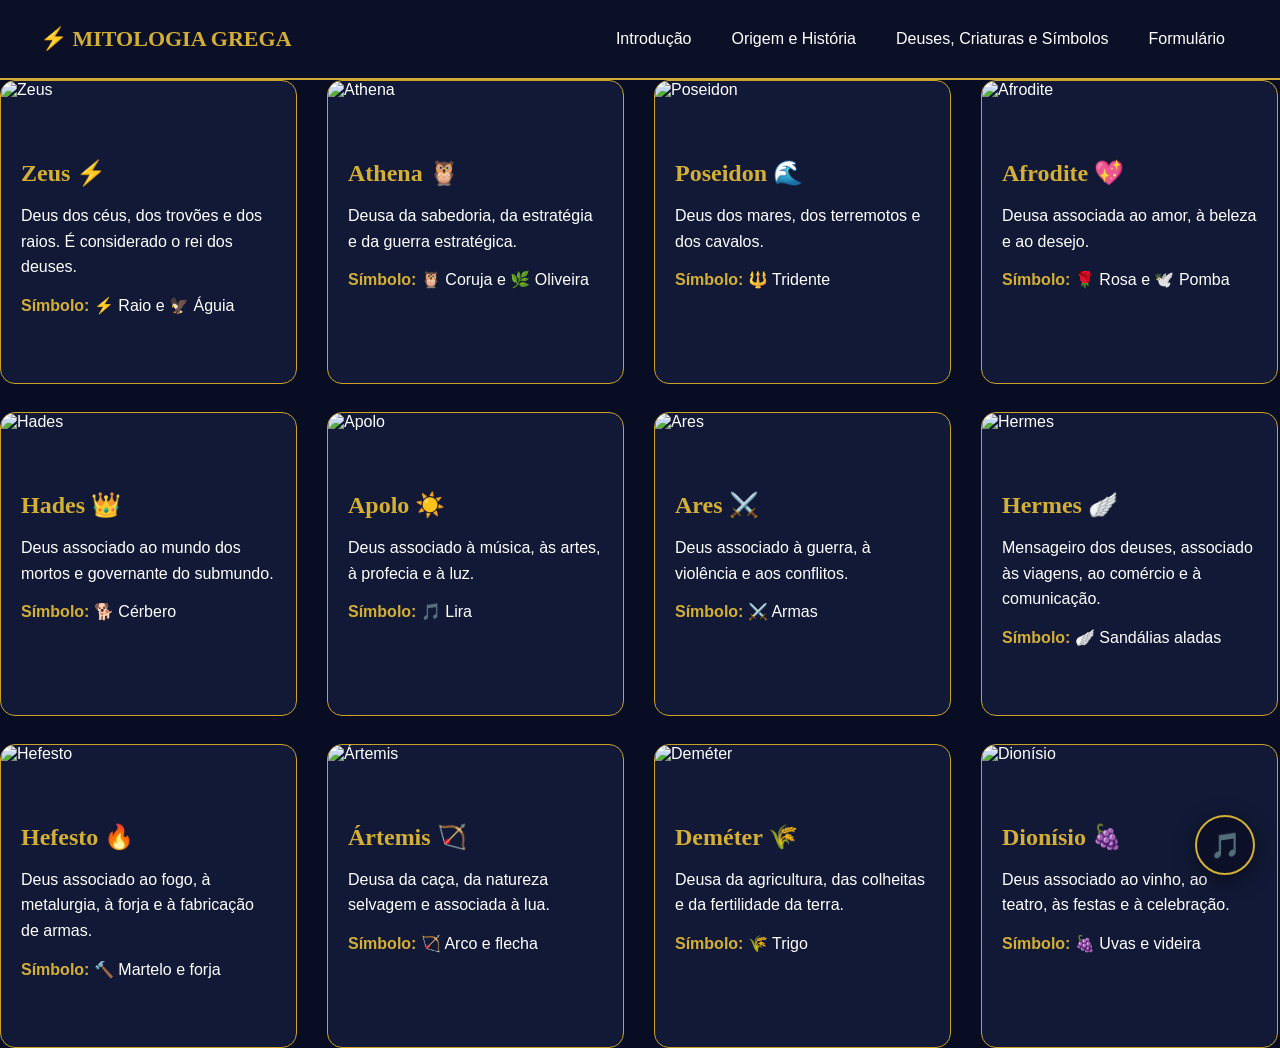
==== Deuses.html @ c36f6891 "dia 04/09" ====
<!DOCTYPE html>
<html lang="pt-br">
<head>
    <meta charset="UTF-8">
    <meta name="viewport" content="width=device-width, initial-scale=1.0">
    <title>Document</title>
<link rel="stylesheet" href="style.css">

<header>
   <nav class="menu">
    <div class="logo">⚡ MITOLOGIA GREGA</div>

    <div class="links">
        <a href="index.html">Introdução</a>
        <a href="origemeetc.html">Origem e História</a>
        <a href="Deuses.html">Deuses, Criaturas e Símbolos</a>
        <a href="formulario.html">Formulário</a>
    </div>
</nav>
</header>

</head>
<body>
  <div class="container">

    <div class="row g-4">

        <!-- ZEUS -->
        <div class="col-md-3">
            <div class="card deus-card">
                <img src="" class="card-img-top" alt="Zeus">

                <div class="card-body">
                    <h5 class="card-title">Zeus ⚡</h5>

                    <p class="card-text">
                        Deus dos céus, dos trovões e dos raios.
                        É considerado o rei dos deuses.
                    </p>

                    <p>
                        <strong>Símbolo:</strong> ⚡ Raio e 🦅 Águia
                    </p>
                </div>
            </div>
        </div>


        <!-- ATENA -->
        <div class="col-md-3">
            <div class="card deus-card">
                <img src="" class="card-img-top" alt="Athena">

                <div class="card-body">
                    <h5 class="card-title">Athena 🦉</h5>

                    <p class="card-text">
                        Deusa da sabedoria, da estratégia e da guerra estratégica.
                    </p>

                    <p>
                        <strong>Símbolo:</strong> 🦉 Coruja e 🌿 Oliveira
                    </p>
                </div>
            </div>
        </div>


        <!-- POSEIDON -->
        <div class="col-md-3">
            <div class="card deus-card">
                <img src="" class="card-img-top" alt="Poseidon">

                <div class="card-body">
                    <h5 class="card-title">Poseidon 🌊</h5>

                    <p class="card-text">
                        Deus dos mares, dos terremotos e dos cavalos.
                    </p>

                    <p>
                        <strong>Símbolo:</strong> 🔱 Tridente
                    </p>
                </div>
            </div>
        </div>


        <!-- AFRODITE -->
        <div class="col-md-3">
            <div class="card deus-card">
                <img src="" class="card-img-top" alt="Afrodite">

                <div class="card-body">
                    <h5 class="card-title">Afrodite 💖</h5>

                    <p class="card-text">
                        Deusa associada ao amor, à beleza e ao desejo.
                    </p>

                    <p>
                        <strong>Símbolo:</strong> 🌹 Rosa e 🕊️ Pomba
                    </p>
                </div>
            </div>
        </div>


        <!-- HADES -->
        <div class="col-md-3">
            <div class="card deus-card">
                <img src="" class="card-img-top" alt="Hades">

                <div class="card-body">
                    <h5 class="card-title">Hades 👑</h5>

                    <p class="card-text">
                        Deus associado ao mundo dos mortos e governante do submundo.
                    </p>

                    <p>
                        <strong>Símbolo:</strong> 🐕 Cérbero
                    </p>
                </div>
            </div>
        </div>


        <!-- APOLO -->
        <div class="col-md-3">
            <div class="card deus-card">
                <img src="" class="card-img-top" alt="Apolo">

                <div class="card-body">
                    <h5 class="card-title">Apolo ☀️</h5>

                    <p class="card-text">
                        Deus associado à música, às artes, à profecia e à luz.
                    </p>

                    <p>
                        <strong>Símbolo:</strong> 🎵 Lira
                    </p>
                </div>
            </div>
        </div>


        <!-- ARES -->
        <div class="col-md-3">
            <div class="card deus-card">
                <img src="" class="card-img-top" alt="Ares">

                <div class="card-body">
                    <h5 class="card-title">Ares ⚔️</h5>

                    <p class="card-text">
                        Deus associado à guerra, à violência e aos conflitos.
                    </p>

                    <p>
                        <strong>Símbolo:</strong> ⚔️ Armas
                    </p>
                </div>
            </div>
        </div>


        <!-- HERMES -->
        <div class="col-md-3">
            <div class="card deus-card">
                <img src="" class="card-img-top" alt="Hermes">

                <div class="card-body">
                    <h5 class="card-title">Hermes 🪽</h5>

                    <p class="card-text">
                        Mensageiro dos deuses, associado às viagens,
                        ao comércio e à comunicação.
                    </p>

                    <p>
                        <strong>Símbolo:</strong> 🪽 Sandálias aladas
                    </p>
                </div>
            </div>
        </div>


        <!-- HEFESTO -->
        <div class="col-md-3">
            <div class="card deus-card">
                <img src="" class="card-img-top" alt="Hefesto">

                <div class="card-body">
                    <h5 class="card-title">Hefesto 🔥</h5>

                    <p class="card-text">
                        Deus associado ao fogo, à metalurgia, à forja
                        e à fabricação de armas.
                    </p>

                    <p>
                        <strong>Símbolo:</strong> 🔨 Martelo e forja
                    </p>
                </div>
            </div>
        </div>


        <!-- ÁRTEMIS -->
        <div class="col-md-3">
            <div class="card deus-card">
                <img src="" class="card-img-top" alt="Ártemis">

                <div class="card-body">
                    <h5 class="card-title">Ártemis 🏹</h5>

                    <p class="card-text">
                        Deusa da caça, da natureza selvagem e associada à lua.
                    </p>

                    <p>
                        <strong>Símbolo:</strong> 🏹 Arco e flecha
                    </p>
                </div>
            </div>
        </div>


        <!-- DEMÉTER -->
        <div class="col-md-3">
            <div class="card deus-card">
                <img src="" class="card-img-top" alt="Deméter">

                <div class="card-body">
                    <h5 class="card-title">Deméter 🌾</h5>

                    <p class="card-text">
                        Deusa da agricultura, das colheitas e da fertilidade da terra.
                    </p>

                    <p>
                        <strong>Símbolo:</strong> 🌾 Trigo
                    </p>
                </div>
            </div>
        </div>


        <!-- DIONÍSIO -->
        <div class="col-md-3">
            <div class="card deus-card">
                <img src="" class="card-img-top" alt="Dionísio">

                <div class="card-body">
                    <h5 class="card-title">Dionísio 🍇</h5>

                    <p class="card-text">
                        Deus associado ao vinho, ao teatro, às festas
                        e à celebração.
                    </p>

                    <p>
                        <strong>Símbolo:</strong> 🍇 Uvas e videira
                    </p>
                </div>
            </div>
        </div>

    </div>

</div>


<audio id="musica" loop>
    <source src="God Games _ EPIC_ The Musical Animatic [dA8R3XNdXjQ].mp3" type="audio/mpeg">
</audio>

<button id="botaoMusica" onclick="tocarMusica()">
    🎵
</button>

<script>
function tocarMusica() {
    const musica = document.getElementById("musica");
    const botao = document.getElementById("botaoMusica");

    if (musica.paused) {
        musica.play();
        botao.innerHTML = "🔊";
    } else {
        musica.pause();
        botao.innerHTML = "🎵";
    }
}
</script>


<script src="https://cdn.jsdelivr.net/npm/@popperjs/core@2.11.8/dist/umd/popper.min.js" integrity="sha384-I7E8VVD/ismYTF4hNIPjVp/Zjvgyol6VFvRkX/vR+Vc4jQkC+hVqc2pM8ODewa9r" crossorigin="anonymous"></script>
<script src="https://cdn.jsdelivr.net/npm/bootstrap@5.3.8/dist/js/bootstrap.min.js" integrity="sha384-G/EV+4j2dNv+tEPo3++6LCgdCROaejBqfUeNjuKAiuXbjrxilcCdDz6ZAVfHWe1Y" crossorigin="anonymous"></script>
</body>
</html>
---- style.css ----
/* CONFIGURAÇÃO GERAL */
body {
    margin: 0;
    background: #080d24;
    color: #f5f5f5;
    font-family: Arial, sans-serif;
}

/* TODAS AS SECTIONS */
.caixa {
    width: 80%;
    max-width: 1000px;
    margin: 40px auto;
    padding: 35px;
    
    background: linear-gradient(145deg, #111936, #0c122b);
    
    border: 1px solid #c9a227;
    border-radius: 18px;
    
    box-shadow: 0 8px 30px rgba(0, 0, 0, 0.5);
    
    transition: 0.4s ease;
}

/* EFEITO AO PASSAR O MOUSE */
.caixa:hover {
    transform: translateY(-6px);
    border-color: #f0c75e;
    box-shadow: 0 12px 35px rgba(201, 162, 39, 0.25);
}

/* TÍTULOS */
.caixa h2 {
    color: #d4af37;
    font-family: "Cinzel", serif;
    font-size: 28px;
    text-align: center;
    margin-bottom: 25px;
    
    text-shadow: 0 0 10px rgba(212, 175, 55, 0.3);
}

/* TEXTOS */
.caixa p {
    color: #e8e8e8;
    font-size: 17px;
    line-height: 1.8;
    text-align: justify;
}

/* LISTA DOS DEUSES */
.caixa ul {
    padding-left: 25px;
}

.caixa li {
    margin: 14px 0;
    line-height: 1.6;
    transition: 0.3s;
}

/* EFEITO NOS DEUSES */
.caixa li:hover {
    color: #d4af37;
    transform: translateX(8px);
}

/* DEIXA O TEXTO SELECIONADO BONITO */
::selection {
    background: #d4af37;
    color: #080d24;
}

.menu {
    background-color: #0b1026;
    padding: 20px 40px;
    display: flex;
    justify-content: space-between;
    align-items: center;
    border-bottom: 2px solid #d4af37;
}

.logo {
    color: #d4af37;
    font-family: "Cinzel", serif;
    font-size: 22px;
    font-weight: bold;
}

.links {
    display: flex;
    gap: 10px;
}

.links a {
    color: white;
    text-decoration: none;
    font-family: Arial, sans-serif;
    padding: 10px 15px;
    position: relative;
    transition: 0.3s;
}

/* Quando passa o mouse */
.links a:hover {
    color: #d4af37;
    transform: translateY(-3px);
}

/* Linha dourada animada */
.links a::after {
    content: "";
    position: absolute;
    width: 0;
    height: 2px;
    background-color: #d4af37;
    left: 50%;
    bottom: 3px;
    transition: 0.3s;
}

.links a:hover::after {
    width: 100%;
    left: 0;
}

.deus-card {
    background-color: #111936;
    color: white;
    border: 1px solid #c9a227;
    border-radius: 15px;
    overflow: hidden;
    height: 100%;
    transition: 0.4s ease;
}

.deus-card:hover {
    transform: translateY(-15px);
    box-shadow: 0 15px 30px rgba(212, 175, 55, 0.3);
    border-color: #f0c75e;
}

.deus-card .card-img-top {
    height: 280px;
    object-fit: cover;
    transition: 0.4s ease;
}

.deus-card:hover .card-img-top {
    transform: scale(1.06);
}

.deus-card .card-body {
    padding: 20px;
}

.deus-card .card-title {
    color: #d4af37;
    font-family: "Cinzel", serif;
    font-size: 24px;
    margin-bottom: 15px;
}

.deus-card .card-text {
    line-height: 1.6;
}

.deus-card strong {
    color: #d4af37;
}
.deus-card {
    margin-bottom: 30px;
}
 .row {
    display: flex !important;
    flex-wrap: wrap !important;
    gap: 30px !important;
}

.col-md-3 {
    width: calc(25% - 23px) !important;
    box-sizing: border-box;
}

#botaoMusica {
    position: fixed;
    bottom: 25px;
    right: 25px;

    width: 60px;
    height: 60px;

    border-radius: 50%;
    border: 2px solid #d4af37;

    background-color: #0b1026;
    color: #d4af37;

    font-size: 25px;

    cursor: pointer;

    box-shadow: 0 5px 20px rgba(0, 0, 0, 0.5);

    transition: 0.3s;
    
    z-index: 1000;
}
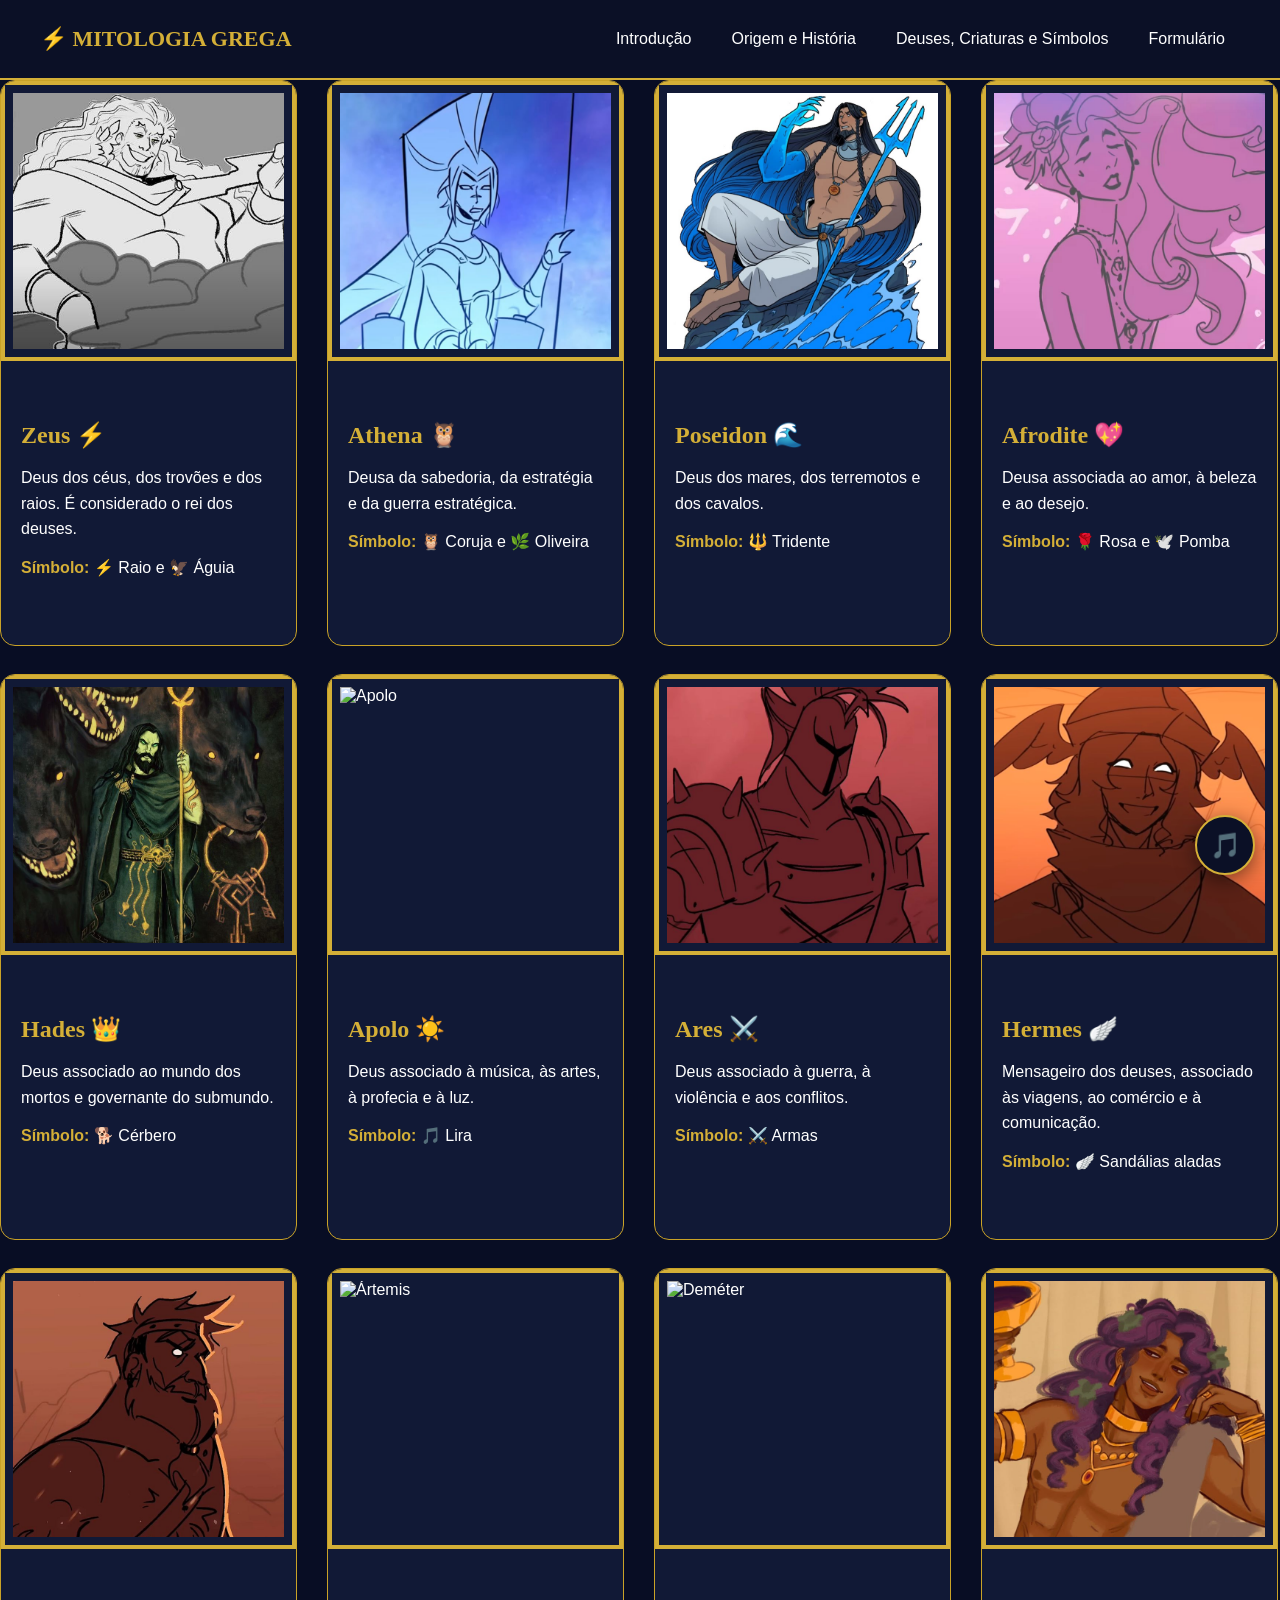
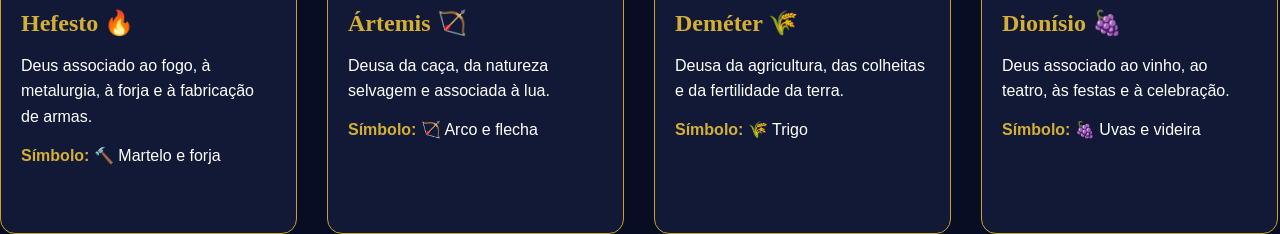
==== commit 4273855b: "QUASE TERMINEI" ====
--- a/Deuses.html
+++ b/Deuses.html
@@ -28,7 +28,7 @@
         <!-- ZEUS -->
         <div class="col-md-3">
             <div class="card deus-card">
-                <img src="" class="card-img-top" alt="Zeus">
+                <img src="imagens/ZEUS.jpeg" class="card-img-top" alt="Zeus">
 
                 <div class="card-body">
                     <h5 class="card-title">Zeus ⚡</h5>
@@ -49,7 +49,7 @@
         <!-- ATENA -->
         <div class="col-md-3">
             <div class="card deus-card">
-                <img src="" class="card-img-top" alt="Athena">
+                <img src="imagens/ATHENA.jpeg" class="card-img-top" alt="Athena">
 
                 <div class="card-body">
                     <h5 class="card-title">Athena 🦉</h5>
@@ -69,7 +69,7 @@
         <!-- POSEIDON -->
         <div class="col-md-3">
             <div class="card deus-card">
-                <img src="" class="card-img-top" alt="Poseidon">
+                <img src="imagens/POSEIDON.jpeg" class="card-img-top" alt="Poseidon">
 
                 <div class="card-body">
                     <h5 class="card-title">Poseidon 🌊</h5>
@@ -89,7 +89,7 @@
         <!-- AFRODITE -->
         <div class="col-md-3">
             <div class="card deus-card">
-                <img src="" class="card-img-top" alt="Afrodite">
+                <img src="imagens/AFRODITE.jpeg" class="card-img-top" alt="Afrodite">
 
                 <div class="card-body">
                     <h5 class="card-title">Afrodite 💖</h5>
@@ -109,7 +109,7 @@
         <!-- HADES -->
         <div class="col-md-3">
             <div class="card deus-card">
-                <img src="" class="card-img-top" alt="Hades">
+                <img src="imagens/HADES.jpeg" class="card-img-top" alt="Hades">
 
                 <div class="card-body">
                     <h5 class="card-title">Hades 👑</h5>
@@ -129,7 +129,7 @@
         <!-- APOLO -->
         <div class="col-md-3">
             <div class="card deus-card">
-                <img src="" class="card-img-top" alt="Apolo">
+                <img src="imagens/APOlLO.jpeg" class="card-img-top" alt="Apolo">
 
                 <div class="card-body">
                     <h5 class="card-title">Apolo ☀️</h5>
@@ -149,7 +149,7 @@
         <!-- ARES -->
         <div class="col-md-3">
             <div class="card deus-card">
-                <img src="" class="card-img-top" alt="Ares">
+                <img src="imagens/ARES.jpeg" class="card-img-top" alt="Ares">
 
                 <div class="card-body">
                     <h5 class="card-title">Ares ⚔️</h5>
@@ -169,7 +169,7 @@
         <!-- HERMES -->
         <div class="col-md-3">
             <div class="card deus-card">
-                <img src="" class="card-img-top" alt="Hermes">
+                <img src="imagens/HERMES.jpeg" class="card-img-top" alt="Hermes">
 
                 <div class="card-body">
                     <h5 class="card-title">Hermes 🪽</h5>
@@ -190,7 +190,7 @@
         <!-- HEFESTO -->
         <div class="col-md-3">
             <div class="card deus-card">
-                <img src="" class="card-img-top" alt="Hefesto">
+                <img src="imagens/HEFERTOS.jpeg" class="card-img-top" alt="Hefesto">
 
                 <div class="card-body">
                     <h5 class="card-title">Hefesto 🔥</h5>
@@ -211,7 +211,7 @@
         <!-- ÁRTEMIS -->
         <div class="col-md-3">
             <div class="card deus-card">
-                <img src="" class="card-img-top" alt="Ártemis">
+                <img src="imagens/ARTEMIS.jpeg" class="card-img-top" alt="Ártemis">
 
                 <div class="card-body">
                     <h5 class="card-title">Ártemis 🏹</h5>
@@ -231,7 +231,7 @@
         <!-- DEMÉTER -->
         <div class="col-md-3">
             <div class="card deus-card">
-                <img src="" class="card-img-top" alt="Deméter">
+                <img src="imagens/DEMETER.jpeg" class="card-img-top" alt="Deméter">
 
                 <div class="card-body">
                     <h5 class="card-title">Deméter 🌾</h5>
@@ -251,7 +251,7 @@
         <!-- DIONÍSIO -->
         <div class="col-md-3">
             <div class="card deus-card">
-                <img src="" class="card-img-top" alt="Dionísio">
+                <img src="imagens/DIONISIO.jpeg" class="card-img-top" alt="Dionísio">
 
                 <div class="card-body">
                     <h5 class="card-title">Dionísio 🍇</h5>
@@ -274,7 +274,7 @@
 
 
 <audio id="musica" loop>
-    <source src="God Games _ EPIC_ The Musical Animatic [dA8R3XNdXjQ].mp3" type="audio/mpeg">
+    <source src="musica/GODGAMES.mp3" type="audio/mpeg">
 </audio>
 
 <button id="botaoMusica" onclick="tocarMusica()">
--- a/style.css
+++ b/style.css
@@ -131,10 +131,20 @@
     border: 1px solid #c9a227;
     border-radius: 15px;
     overflow: hidden;
-    height: 100%;
+   height: 100%;
     transition: 0.4s ease;
 }
 
+.deus-card .card-img-top {
+    width: 100%;
+    height: 300px;
+    object-fit: contain;
+    display: block;
+    background-color: #111936;
+    padding: 8px;
+    border: 4px solid #d4af37;
+    box-sizing: border-box;
+}
 .deus-card:hover {
     transform: translateY(-15px);
     box-shadow: 0 15px 30px rgba(212, 175, 55, 0.3);
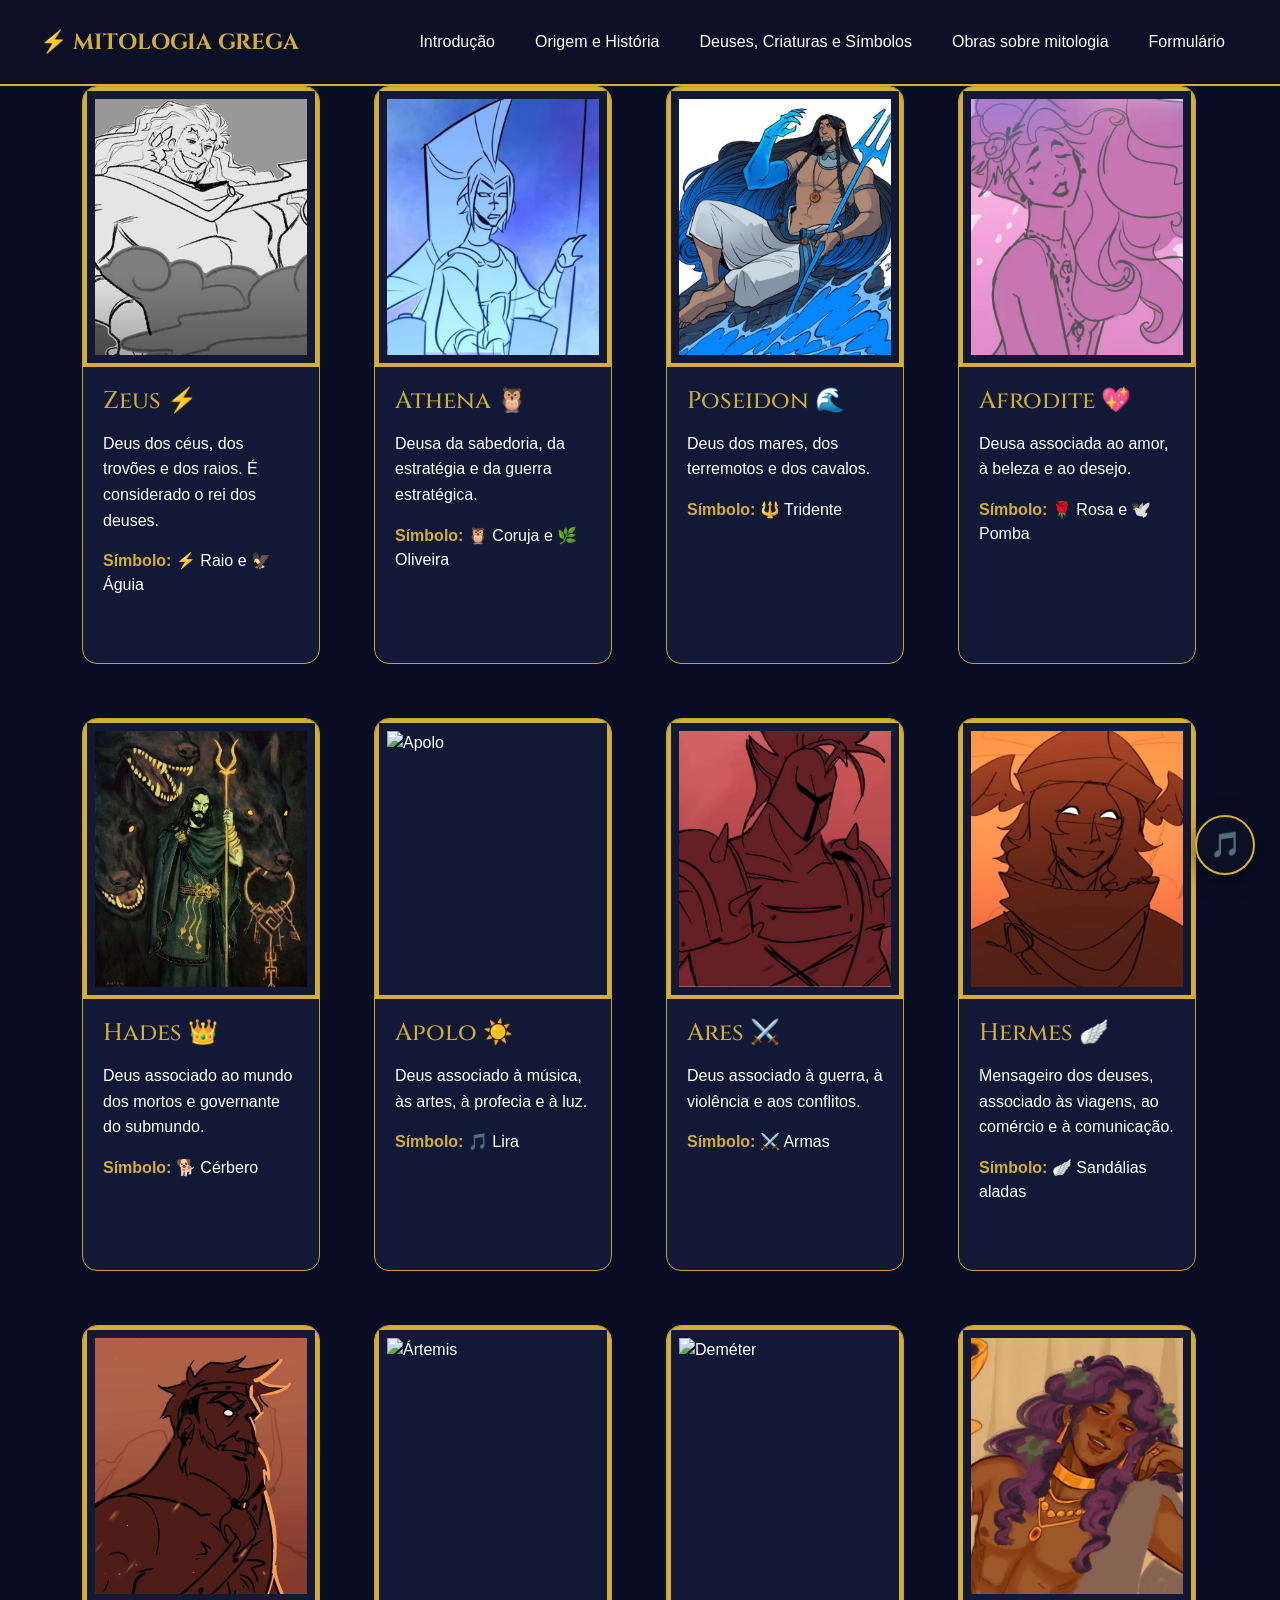
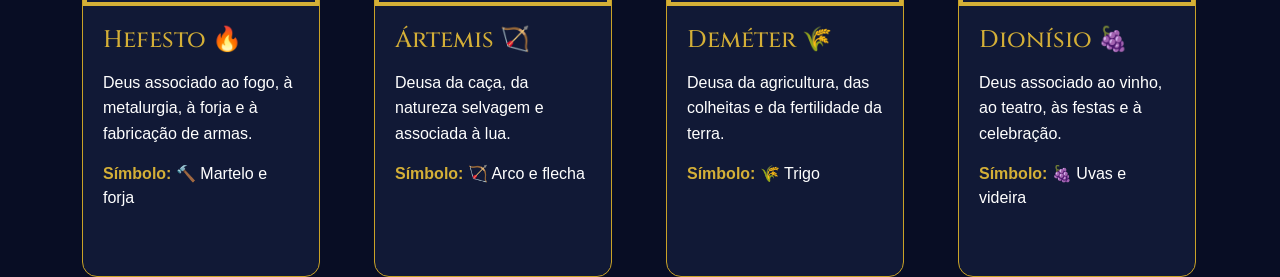
==== commit 26dfeab1: "terminei carai" ====
--- a/Deuses.html
+++ b/Deuses.html
@@ -1,303 +1,310 @@
 <!DOCTYPE html>
 <html lang="pt-br">
+
 <head>
     <meta charset="UTF-8">
     <meta name="viewport" content="width=device-width, initial-scale=1.0">
-    <title>Document</title>
-<link rel="stylesheet" href="style.css">
-
-<header>
-   <nav class="menu">
-    <div class="logo">⚡ MITOLOGIA GREGA</div>
-
-    <div class="links">
-        <a href="index.html">Introdução</a>
-        <a href="origemeetc.html">Origem e História</a>
-        <a href="Deuses.html">Deuses, Criaturas e Símbolos</a>
-        <a href="formulario.html">Formulário</a>
-    </div>
-</nav>
-</header>
-
+
+    <title>Deuses - Mitologia Grega</title>
+
+   
+    <link href="https://cdn.jsdelivr.net/npm/bootstrap@5.3.8/dist/css/bootstrap.min.css"
+        rel="stylesheet">
+
+    
+    <link rel="preconnect" href="https://fonts.googleapis.com">
+    <link rel="preconnect" href="https://fonts.gstatic.com" crossorigin>
+    <link href="https://fonts.googleapis.com/css2?family=Cinzel:wght@400;600;700&display=swap"
+        rel="stylesheet">
+
+   
+    <link rel="stylesheet" href="style.css">
 </head>
+
 <body>
-  <div class="container">
-
-    <div class="row g-4">
-
-        <!-- ZEUS -->
-        <div class="col-md-3">
-            <div class="card deus-card">
-                <img src="imagens/ZEUS.jpeg" class="card-img-top" alt="Zeus">
-
-                <div class="card-body">
-                    <h5 class="card-title">Zeus ⚡</h5>
-
-                    <p class="card-text">
-                        Deus dos céus, dos trovões e dos raios.
-                        É considerado o rei dos deuses.
-                    </p>
-
-                    <p>
-                        <strong>Símbolo:</strong> ⚡ Raio e 🦅 Águia
-                    </p>
-                </div>
+
+ <header>
+        <nav class="menu">
+            <div class="logo">⚡ MITOLOGIA GREGA</div>
+
+            <div class="links">
+                <a href="index.html">Introdução</a>
+                <a href="origemeetc.html">Origem e História</a>
+                <a href="Deuses.html">Deuses, Criaturas e Símbolos</a>
+                <a href="OBRAS.html">Obras sobre mitologia</a>
+                <a href="formulario.html">Formulário</a>
+            
             </div>
-        </div>
-
-
-        <!-- ATENA -->
-        <div class="col-md-3">
-            <div class="card deus-card">
-                <img src="imagens/ATHENA.jpeg" class="card-img-top" alt="Athena">
-
-                <div class="card-body">
-                    <h5 class="card-title">Athena 🦉</h5>
-
-                    <p class="card-text">
-                        Deusa da sabedoria, da estratégia e da guerra estratégica.
-                    </p>
-
-                    <p>
-                        <strong>Símbolo:</strong> 🦉 Coruja e 🌿 Oliveira
-                    </p>
-                </div>
+        </nav>
+    </header>
+
+
+    <main>
+
+        <div class="container">
+
+            <div class="row g-4">
+
+               
+                <div class="col-md-3">
+                    <div class="card deus-card">
+                        <img src="imagens/ZEUS.jpeg" class="card-img-top" alt="Zeus">
+
+                        <div class="card-body">
+                            <h5 class="card-title">Zeus ⚡</h5>
+
+                            <p class="card-text">
+                                Deus dos céus, dos trovões e dos raios.
+                                É considerado o rei dos deuses.
+                            </p>
+
+                            <p>
+                                <strong>Símbolo:</strong> ⚡ Raio e 🦅 Águia
+                            </p>
+                        </div>
+                    </div>
+                </div>
+
+            
+                <div class="col-md-3">
+                    <div class="card deus-card">
+                        <img src="imagens/ATHENA.jpeg" class="card-img-top" alt="Atena">
+
+                        <div class="card-body">
+                            <h5 class="card-title">Athena 🦉</h5>
+
+                            <p class="card-text">
+                                Deusa da sabedoria, da estratégia e da guerra estratégica.
+                            </p>
+
+                            <p>
+                                <strong>Símbolo:</strong> 🦉 Coruja e 🌿 Oliveira
+                            </p>
+                        </div>
+                    </div>
+                </div>
+
+                
+                <div class="col-md-3">
+                    <div class="card deus-card">
+                        <img src="imagens/POSEIDON.jpeg" class="card-img-top" alt="Poseidon">
+
+                        <div class="card-body">
+                            <h5 class="card-title">Poseidon 🌊</h5>
+
+                            <p class="card-text">
+                                Deus dos mares, dos terremotos e dos cavalos.
+                            </p>
+
+                            <p>
+                                <strong>Símbolo:</strong> 🔱 Tridente
+                            </p>
+                        </div>
+                    </div>
+                </div>
+
+                
+                <div class="col-md-3">
+                    <div class="card deus-card">
+                        <img src="imagens/AFRODITE.jpeg" class="card-img-top" alt="Afrodite">
+
+                        <div class="card-body">
+                            <h5 class="card-title">Afrodite 💖</h5>
+
+                            <p class="card-text">
+                                Deusa associada ao amor, à beleza e ao desejo.
+                            </p>
+
+                            <p>
+                                <strong>Símbolo:</strong> 🌹 Rosa e 🕊️ Pomba
+                            </p>
+                        </div>
+                    </div>
+                </div>
+
+                
+                <div class="col-md-3">
+                    <div class="card deus-card">
+                        <img src="imagens/HADES.jpeg" class="card-img-top" alt="Hades">
+
+                        <div class="card-body">
+                            <h5 class="card-title">Hades 👑</h5>
+
+                            <p class="card-text">
+                                Deus associado ao mundo dos mortos e governante do submundo.
+                            </p>
+
+                            <p>
+                                <strong>Símbolo:</strong> 🐕 Cérbero
+                            </p>
+                        </div>
+                    </div>
+                </div>
+
+                
+                <div class="col-md-3">
+                    <div class="card deus-card">
+                        <img src="imagens/APOlLO.jpeg" class="card-img-top" alt="Apolo">
+
+                        <div class="card-body">
+                            <h5 class="card-title">Apolo ☀️</h5>
+
+                            <p class="card-text">
+                                Deus associado à música, às artes, à profecia e à luz.
+                            </p>
+
+                            <p>
+                                <strong>Símbolo:</strong> 🎵 Lira
+                            </p>
+                        </div>
+                    </div>
+                </div>
+
+               
+                <div class="col-md-3">
+                    <div class="card deus-card">
+                        <img src="imagens/ARES.jpeg" class="card-img-top" alt="Ares">
+
+                        <div class="card-body">
+                            <h5 class="card-title">Ares ⚔️</h5>
+
+                            <p class="card-text">
+                                Deus associado à guerra, à violência e aos conflitos.
+                            </p>
+
+                            <p>
+                                <strong>Símbolo:</strong> ⚔️ Armas
+                            </p>
+                        </div>
+                    </div>
+                </div>
+
+              
+                <div class="col-md-3">
+                    <div class="card deus-card">
+                        <img src="imagens/HERMES.jpeg" class="card-img-top" alt="Hermes">
+
+                        <div class="card-body">
+                            <h5 class="card-title">Hermes 🪽</h5>
+
+                            <p class="card-text">
+                                Mensageiro dos deuses, associado às viagens,
+                                ao comércio e à comunicação.
+                            </p>
+
+                            <p>
+                                <strong>Símbolo:</strong> 🪽 Sandálias aladas
+                            </p>
+                        </div>
+                    </div>
+                </div>
+
+               
+                <div class="col-md-3">
+                    <div class="card deus-card">
+                        <img src="imagens/HEFERTOS.jpeg" class="card-img-top" alt="Hefesto">
+
+                        <div class="card-body">
+                            <h5 class="card-title">Hefesto 🔥</h5>
+
+                            <p class="card-text">
+                                Deus associado ao fogo, à metalurgia, à forja
+                                e à fabricação de armas.
+                            </p>
+
+                            <p>
+                                <strong>Símbolo:</strong> 🔨 Martelo e forja
+                            </p>
+                        </div>
+                    </div>
+                </div>
+
+                <div class="col-md-3">
+                    <div class="card deus-card">
+                        <img src="imagens/ARTEMIS.jpeg" class="card-img-top" alt="Ártemis">
+
+                        <div class="card-body">
+                            <h5 class="card-title">Ártemis 🏹</h5>
+
+                            <p class="card-text">
+                                Deusa da caça, da natureza selvagem e associada à lua.
+                            </p>
+
+                            <p>
+                                <strong>Símbolo:</strong> 🏹 Arco e flecha
+                            </p>
+                        </div>
+                    </div>
+                </div>
+
+                
+                <div class="col-md-3">
+                    <div class="card deus-card">
+                        <img src="imagens/DEMETER.jpeg" class="card-img-top" alt="Deméter">
+
+                        <div class="card-body">
+                            <h5 class="card-title">Deméter 🌾</h5>
+
+                            <p class="card-text">
+                                Deusa da agricultura, das colheitas e da fertilidade da terra.
+                            </p>
+
+                            <p>
+                                <strong>Símbolo:</strong> 🌾 Trigo
+                            </p>
+                        </div>
+                    </div>
+                </div>
+
+                
+                <div class="col-md-3">
+                    <div class="card deus-card">
+                        <img src="imagens/DIONISIO.jpeg" class="card-img-top" alt="Dionísio">
+
+                        <div class="card-body">
+                            <h5 class="card-title">Dionísio 🍇</h5>
+
+                            <p class="card-text">
+                                Deus associado ao vinho, ao teatro, às festas
+                                e à celebração.
+                            </p>
+
+                            <p>
+                                <strong>Símbolo:</strong> 🍇 Uvas e videira
+                            </p>
+                        </div>
+                    </div>
+                </div>
+
             </div>
-        </div>
-
-
-        <!-- POSEIDON -->
-        <div class="col-md-3">
-            <div class="card deus-card">
-                <img src="imagens/POSEIDON.jpeg" class="card-img-top" alt="Poseidon">
-
-                <div class="card-body">
-                    <h5 class="card-title">Poseidon 🌊</h5>
-
-                    <p class="card-text">
-                        Deus dos mares, dos terremotos e dos cavalos.
-                    </p>
-
-                    <p>
-                        <strong>Símbolo:</strong> 🔱 Tridente
-                    </p>
-                </div>
-            </div>
-        </div>
-
-
-        <!-- AFRODITE -->
-        <div class="col-md-3">
-            <div class="card deus-card">
-                <img src="imagens/AFRODITE.jpeg" class="card-img-top" alt="Afrodite">
-
-                <div class="card-body">
-                    <h5 class="card-title">Afrodite 💖</h5>
-
-                    <p class="card-text">
-                        Deusa associada ao amor, à beleza e ao desejo.
-                    </p>
-
-                    <p>
-                        <strong>Símbolo:</strong> 🌹 Rosa e 🕊️ Pomba
-                    </p>
-                </div>
-            </div>
-        </div>
-
-
-        <!-- HADES -->
-        <div class="col-md-3">
-            <div class="card deus-card">
-                <img src="imagens/HADES.jpeg" class="card-img-top" alt="Hades">
-
-                <div class="card-body">
-                    <h5 class="card-title">Hades 👑</h5>
-
-                    <p class="card-text">
-                        Deus associado ao mundo dos mortos e governante do submundo.
-                    </p>
-
-                    <p>
-                        <strong>Símbolo:</strong> 🐕 Cérbero
-                    </p>
-                </div>
-            </div>
-        </div>
-
-
-        <!-- APOLO -->
-        <div class="col-md-3">
-            <div class="card deus-card">
-                <img src="imagens/APOlLO.jpeg" class="card-img-top" alt="Apolo">
-
-                <div class="card-body">
-                    <h5 class="card-title">Apolo ☀️</h5>
-
-                    <p class="card-text">
-                        Deus associado à música, às artes, à profecia e à luz.
-                    </p>
-
-                    <p>
-                        <strong>Símbolo:</strong> 🎵 Lira
-                    </p>
-                </div>
-            </div>
-        </div>
-
-
-        <!-- ARES -->
-        <div class="col-md-3">
-            <div class="card deus-card">
-                <img src="imagens/ARES.jpeg" class="card-img-top" alt="Ares">
-
-                <div class="card-body">
-                    <h5 class="card-title">Ares ⚔️</h5>
-
-                    <p class="card-text">
-                        Deus associado à guerra, à violência e aos conflitos.
-                    </p>
-
-                    <p>
-                        <strong>Símbolo:</strong> ⚔️ Armas
-                    </p>
-                </div>
-            </div>
-        </div>
-
-
-        <!-- HERMES -->
-        <div class="col-md-3">
-            <div class="card deus-card">
-                <img src="imagens/HERMES.jpeg" class="card-img-top" alt="Hermes">
-
-                <div class="card-body">
-                    <h5 class="card-title">Hermes 🪽</h5>
-
-                    <p class="card-text">
-                        Mensageiro dos deuses, associado às viagens,
-                        ao comércio e à comunicação.
-                    </p>
-
-                    <p>
-                        <strong>Símbolo:</strong> 🪽 Sandálias aladas
-                    </p>
-                </div>
-            </div>
-        </div>
-
-
-        <!-- HEFESTO -->
-        <div class="col-md-3">
-            <div class="card deus-card">
-                <img src="imagens/HEFERTOS.jpeg" class="card-img-top" alt="Hefesto">
-
-                <div class="card-body">
-                    <h5 class="card-title">Hefesto 🔥</h5>
-
-                    <p class="card-text">
-                        Deus associado ao fogo, à metalurgia, à forja
-                        e à fabricação de armas.
-                    </p>
-
-                    <p>
-                        <strong>Símbolo:</strong> 🔨 Martelo e forja
-                    </p>
-                </div>
-            </div>
-        </div>
-
-
-        <!-- ÁRTEMIS -->
-        <div class="col-md-3">
-            <div class="card deus-card">
-                <img src="imagens/ARTEMIS.jpeg" class="card-img-top" alt="Ártemis">
-
-                <div class="card-body">
-                    <h5 class="card-title">Ártemis 🏹</h5>
-
-                    <p class="card-text">
-                        Deusa da caça, da natureza selvagem e associada à lua.
-                    </p>
-
-                    <p>
-                        <strong>Símbolo:</strong> 🏹 Arco e flecha
-                    </p>
-                </div>
-            </div>
-        </div>
-
-
-        <!-- DEMÉTER -->
-        <div class="col-md-3">
-            <div class="card deus-card">
-                <img src="imagens/DEMETER.jpeg" class="card-img-top" alt="Deméter">
-
-                <div class="card-body">
-                    <h5 class="card-title">Deméter 🌾</h5>
-
-                    <p class="card-text">
-                        Deusa da agricultura, das colheitas e da fertilidade da terra.
-                    </p>
-
-                    <p>
-                        <strong>Símbolo:</strong> 🌾 Trigo
-                    </p>
-                </div>
-            </div>
-        </div>
-
-
-        <!-- DIONÍSIO -->
-        <div class="col-md-3">
-            <div class="card deus-card">
-                <img src="imagens/DIONISIO.jpeg" class="card-img-top" alt="Dionísio">
-
-                <div class="card-body">
-                    <h5 class="card-title">Dionísio 🍇</h5>
-
-                    <p class="card-text">
-                        Deus associado ao vinho, ao teatro, às festas
-                        e à celebração.
-                    </p>
-
-                    <p>
-                        <strong>Símbolo:</strong> 🍇 Uvas e videira
-                    </p>
-                </div>
-            </div>
-        </div>
-
-    </div>
-
-</div>
-
-
-<audio id="musica" loop>
-    <source src="musica/GODGAMES.mp3" type="audio/mpeg">
-</audio>
-
-<button id="botaoMusica" onclick="tocarMusica()">
-    🎵
-</button>
-
-<script>
-function tocarMusica() {
-    const musica = document.getElementById("musica");
-    const botao = document.getElementById("botaoMusica");
-
-    if (musica.paused) {
-        musica.play();
-        botao.innerHTML = "🔊";
-    } else {
-        musica.pause();
-        botao.innerHTML = "🎵";
-    }
-}
-</script>
-
-
-<script src="https://cdn.jsdelivr.net/npm/@popperjs/core@2.11.8/dist/umd/popper.min.js" integrity="sha384-I7E8VVD/ismYTF4hNIPjVp/Zjvgyol6VFvRkX/vR+Vc4jQkC+hVqc2pM8ODewa9r" crossorigin="anonymous"></script>
-<script src="https://cdn.jsdelivr.net/npm/bootstrap@5.3.8/dist/js/bootstrap.min.js" integrity="sha384-G/EV+4j2dNv+tEPo3++6LCgdCROaejBqfUeNjuKAiuXbjrxilcCdDz6ZAVfHWe1Y" crossorigin="anonymous"></script>
+
+
+    <audio id="musica" loop>
+        <source src="musica/GODGAMES.mp3" type="audio/mpeg">
+    </audio>
+
+    <button id="botaoMusica" onclick="tocarMusica()">
+        🎵
+    </button>
+
+    <script>
+        function tocarMusica() {
+            const musica = document.getElementById("musica");
+            const botao = document.getElementById("botaoMusica");
+
+            if (musica.paused) {
+                musica.play();
+                botao.innerHTML = "🔊";
+            } else {
+                musica.pause();
+                botao.innerHTML = "🎵";
+            }
+        }
+    </script>
+
+    <script src="https://cdn.jsdelivr.net/npm/@popperjs/core@2.11.8/dist/umd/popper.min.js"></script>
+
+    <script src="https://cdn.jsdelivr.net/npm/bootstrap@5.3.8/dist/js/bootstrap.min.js"></script>
+
 </body>
 </html>
--- a/style.css
+++ b/style.css
@@ -1,4 +1,4 @@
-/* CONFIGURAÇÃO GERAL */
+
 body {
     margin: 0;
     background: #080d24;
@@ -6,7 +6,7 @@
     font-family: Arial, sans-serif;
 }
 
-/* TODAS AS SECTIONS */
+
 .caixa {
     width: 80%;
     max-width: 1000px;
@@ -23,14 +23,14 @@
     transition: 0.4s ease;
 }
 
-/* EFEITO AO PASSAR O MOUSE */
+
 .caixa:hover {
     transform: translateY(-6px);
     border-color: #f0c75e;
     box-shadow: 0 12px 35px rgba(201, 162, 39, 0.25);
 }
 
-/* TÍTULOS */
+
 .caixa h2 {
     color: #d4af37;
     font-family: "Cinzel", serif;
@@ -41,7 +41,7 @@
     text-shadow: 0 0 10px rgba(212, 175, 55, 0.3);
 }
 
-/* TEXTOS */
+
 .caixa p {
     color: #e8e8e8;
     font-size: 17px;
@@ -49,7 +49,6 @@
     text-align: justify;
 }
 
-/* LISTA DOS DEUSES */
 .caixa ul {
     padding-left: 25px;
 }
@@ -60,7 +59,6 @@
     transition: 0.3s;
 }
 
-/* EFEITO NOS DEUSES */
 .caixa li:hover {
     color: #d4af37;
     transform: translateX(8px);
@@ -102,13 +100,13 @@
     transition: 0.3s;
 }
 
-/* Quando passa o mouse */
+
 .links a:hover {
     color: #d4af37;
     transform: translateY(-3px);
 }
 
-/* Linha dourada animada */
+
 .links a::after {
     content: "";
     position: absolute;
@@ -216,4 +214,52 @@
     transition: 0.3s;
     
     z-index: 1000;
-}+}
+
+
+
+.obras-grid {
+    display: grid;
+    grid-template-columns: repeat(2, 1fr);
+    gap: 30px;
+    width: 100%;
+}
+
+.obra-card {
+    background-color: #b3bde9 ;
+    border: 2px solid #111;
+    border-radius: 15px;
+    min-height: 280px;
+    transition: transform 0.3s ease, box-shadow 0.3s ease;
+}
+
+.obra-card:hover {
+    transform: translateY(-10px);
+    box-shadow: 0 10px 25px rgba(43, 5, 5, 0.3);
+}
+
+.obra-card .card-body {
+    padding: 30px;
+}
+
+.obra-card .card-title {
+    color: #000000c4;
+    font-weight: 700;
+    margin-bottom: 20px;
+}
+
+.obra-card .card-text {
+    color: #222;
+    line-height: 1.7;
+    margin-bottom: 25px;
+}
+
+.titulo-secao {
+    color: #d0df4d;
+    font-size: 40px;
+    font-weight: 700;
+    margin-top: 30px;
+    margin-bottom: 30px;
+    font-family:'Lucida Sans', 'Lucida Sans Regular', 'Lucida Grande', 'Lucida Sans Unicode', Geneva, Verdana, sans-serif
+}
+
